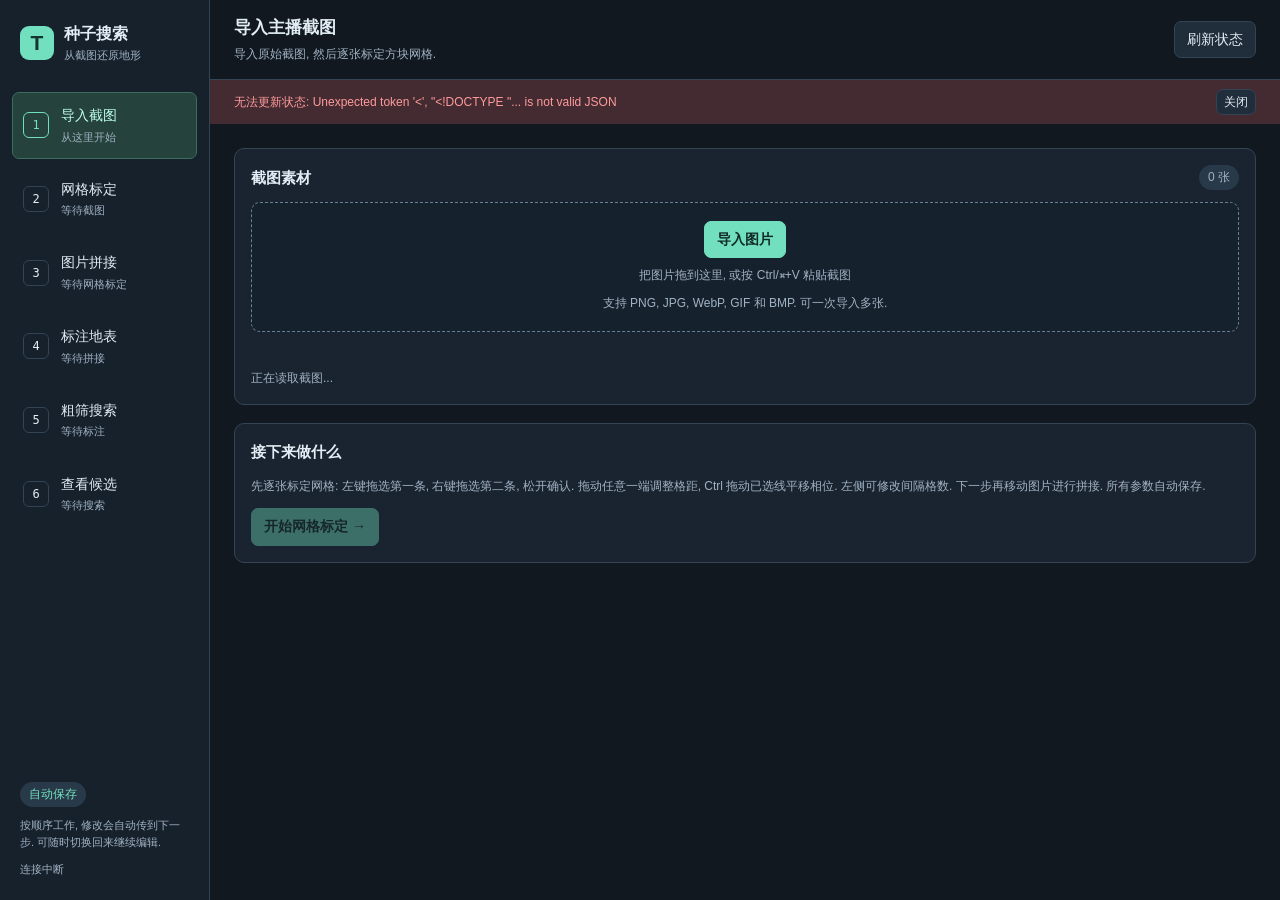
==== web/index.html @ a4367ca4 "feat(search): add native MLX backend for Apple GPU - port the per-column terrain generation and scor" ====
<!doctype html>
<html lang="zh-CN"><head><meta charset="utf-8"><meta name="viewport" content="width=device-width,initial-scale=1">
<title>泰拉瑞亚种子搜索</title><link rel="stylesheet" href="/web/ui.css"></head>
<body class="app">
<aside class="app-nav">
  <div class="brand"><span class="brand-icon">T</span><div><strong>种子搜索</strong><small>从截图还原地形</small></div></div>
  <nav id="tabs" role="tablist" aria-label="工作步骤" aria-orientation="vertical">
    <button id="tab-import" role="tab" data-tab="import" aria-controls="pane-import" aria-selected="true"><span class="nav-number">1</span><span>导入截图<small id="nav-import">从这里开始</small></span></button>
    <button id="tab-grid" role="tab" data-tab="grid" aria-controls="pane-grid" aria-selected="false" tabindex="-1"><span class="nav-number">2</span><span>网格标定<small id="nav-grid">等待截图</small></span></button>
    <button id="tab-calib" role="tab" data-tab="calib" aria-controls="pane-calib" aria-selected="false" tabindex="-1"><span class="nav-number">3</span><span>图片拼接<small id="nav-calib">等待网格标定</small></span></button>
    <button id="tab-mark" role="tab" data-tab="mark" aria-controls="pane-mark" aria-selected="false" tabindex="-1"><span class="nav-number">4</span><span>标注地表<small id="nav-mark">等待拼接</small></span></button>
    <button id="tab-search" role="tab" data-tab="search" aria-controls="pane-search" aria-selected="false" tabindex="-1"><span class="nav-number">5</span><span>粗筛搜索<small id="nav-search">等待标注</small></span></button>
    <button id="tab-candidates" role="tab" data-tab="candidates" aria-controls="pane-candidates" aria-selected="false" tabindex="-1"><span class="nav-number">6</span><span>查看候选<small id="nav-candidates">等待搜索</small></span></button>
  </nav>
  <div class="nav-footer"><span class="badge">自动保存</span><p>按顺序工作, 修改会自动传到下一步. 可随时切换回来继续编辑.</p><span id="connection">正在连接...</span></div>
</aside>
<main class="app-main">
  <header class="app-header"><div><h1 id="page-title">导入主播截图</h1><p id="page-hint">导入原始截图, 然后逐张标定方块网格.</p></div><button id="refresh">刷新状态</button></header>
  <div id="app-notice" class="app-notice" role="status" aria-live="polite" hidden></div>
  <div class="app-workspace">
    <section id="pane-import" role="tabpanel" aria-labelledby="tab-import" class="app-pane scroll-pane">
      <div class="content-stack">
        <div class="panel stack"><div class="section-title"><h2>截图素材</h2><span id="frame-count" class="badge">0 张</span></div>
          <input type="file" id="file" multiple accept="image/png,image/jpeg,image/webp,image/gif,image/bmp" hidden>
          <div id="dropzone" class="dropzone" role="button" tabindex="0" aria-label="选择图片或拖入截图"><button id="pick" class="primary">导入图片</button><p class="hint">把图片拖到这里, 或按 Ctrl/⌘+V 粘贴截图</p><p class="hint">支持 PNG, JPG, WebP, GIF 和 BMP. 可一次导入多张.</p></div>
          <p id="upload-status" class="hint" role="status"></p><div id="frames" class="frames"></div><p id="frames-hint" class="hint">正在读取截图...</p>
        </div>
        <div class="panel stack"><h2>接下来做什么</h2><p class="hint">先逐张标定网格: 左键拖选第一条, 右键拖选第二条, 松开确认. 拖动任意一端调整格距, Ctrl 拖动已选线平移相位. 左侧可修改间隔格数. 下一步再移动图片进行拼接. 所有参数自动保存.</p><div class="actions"><button id="go-grid" class="primary" disabled>开始网格标定 →</button></div></div>
      </div>
    </section>
    <section id="pane-grid" role="tabpanel" aria-labelledby="tab-grid" class="app-pane editor-pane" hidden></section>
    <section id="pane-calib" role="tabpanel" aria-labelledby="tab-calib" class="app-pane editor-pane" hidden></section>
    <section id="pane-mark" role="tabpanel" aria-labelledby="tab-mark" class="app-pane editor-pane" hidden></section>
    <section id="pane-search" role="tabpanel" aria-labelledby="tab-search" class="app-pane scroll-pane" hidden>
      <div class="content-stack"><div class="panel stack" id="search-preparation"><h2>搜索准备</h2><p class="hint">使用标注生成的最终观测, 或直接导入已有观测数据. 不需要截图匹配, 导入不会启动搜索.</p><dl id="search-info" class="kv"></dl><p id="diagnostic" class="hint"></p>
          <div class="actions"><button id="export-observation" disabled>导出观测数据</button><button id="import-observation">导入观测数据</button><input id="observation-file" type="file" accept="application/json,.json" hidden></div>
          <p id="observation-status" class="hint" role="status" aria-live="polite"></p><p class="hint">文件仅包含以格为单位的逐列高度 (缺失或作废列为 -999) 和出生点观测列号. 不包含截图, 标定, 拼接, 画布标记或搜索设置. 后续保存人工标注会重新生成观测.</p>
        </div>
        <div class="panel stack"><h2>保存的搜索任务</h2>
          <label class="field">任务<select id="search-task"><option value="">尚无搜索任务</option></select></label>
          <p id="task-detail" class="hint" role="status"></p>
          <div class="actions"><button id="resume-search" class="primary" disabled>继续此任务</button></div>
          <p class="hint">继续任务会恢复它保存的观测和参数, 不使用当前表单. 新搜索会创建独立任务, 保留旧任务和候选. 停止时会完成当前工作块并保存; 异常退出后只重算尚未提交的工作块.</p>
        </div>
        <div id="search-progress" class="panel stack search-progress" hidden>
          <div class="row spread"><div class="row"><strong id="progress-backend"></strong><span id="progress-status" role="status" aria-live="polite"></span></div><strong id="progress-percent" class="progress-percent">0.00%</strong></div>
          <progress id="search-progress-bar" max="1" value="0" aria-label="种子搜索进度" aria-describedby="progress-scanned"></progress>
          <dl class="progress-metrics">
            <div><dt>已扫描 / 总种子数</dt><dd id="progress-scanned"></dd></div>
            <div><dt>搜索速度</dt><dd id="progress-rate"></dd></div>
            <div><dt>预计剩余</dt><dd id="progress-eta"></dd></div>
            <div><dt>已用时间</dt><dd id="progress-elapsed"></dd></div>
            <div><dt>累计候选</dt><dd id="progress-candidates"></dd></div>
            <div><dt>剩余种子数</dt><dd id="progress-remaining"></dd></div>
          </dl>
          <p id="progress-note" class="hint"></p>
        </div>
        <div class="panel stack"><h2>粗筛设置</h2>
          <label class="field">计算方式<select id="search-backend"><option value="webgpu">浏览器 GPU (WebGPU)</option><option value="cpu">主机 CPU</option><option value="cuda">主机 NVIDIA GPU (CUDA)</option><option value="mlx">主机 Apple GPU (MLX/Metal)</option></select></label>
          <p id="gpu-support" class="hint"></p><p class="hint">浏览器 WebGPU 支持 6400 x 1800 中世界和最多 700 个观测列, 每次先校验设备结果再分批搜索. CPU 和 CUDA 在运行工作台服务的主机上计算. 请保持页面打开以继续 WebGPU 计算; 已提交的断点和候选保存在服务端, 刷新后可以继续任务.</p>
          <div class="fields"><label class="field">容差<input type="number" id="tol" value="0.5" step="any" min="0.01" max="10"></label><label class="field">最低得分<input type="number" id="offer" value="0.55" step="any" min="0" max="1"></label></div>
          <details id="search-advanced"><summary>高级参数 (含出生点范围)</summary><div class="fields">
            <label class="field">种子起始值 (包含)<input type="number" id="seed-from" min="0" max="2147483646" step="1" value="0"></label><label class="field">种子结束值 (不含)<input type="number" id="seed-to" min="1" max="2147483647" step="1" value="2147483647"></label>
            <label class="field">出生点世界列下限<input type="number" id="spawn-lo" min="0" max="8399" step="1" value="3180"></label><label class="field">出生点世界列上限<input type="number" id="spawn-hi" min="0" max="8399" step="1" value="3220"></label>
            <label class="field">模拟列数<input type="number" id="search-cols" min="1" max="8400" step="1" value="3400"></label><label class="field">搜索尺度 (英文逗号分隔)<input type="text" id="search-scales" value="1.00"></label>
            <label class="field">批大小<input type="number" id="search-batch" min="1" max="2147483647" step="1" value="400000"></label><label class="field">GPU 编号 (仅 CUDA)<input type="number" id="search-device" min="0" max="1024" step="1" value="0"></label>
          </div><p class="hint">默认参数与此前搜索一致. 搜索尺度调整粗筛的列间距, 不是图片缩放. 出生点观测列来自最终观测数据.</p></details>
          <p class="hint">调低最低得分会保留更多候选.</p>
          <p id="start-reason" class="hint warn" role="status" aria-live="polite">正在读取搜索状态...</p>
          <div class="actions"><button id="start" class="primary" disabled aria-describedby="start-reason">开始新搜索</button><button id="stop" disabled>停止搜索</button><button id="go-candidates">查看候选 →</button></div>
        </div>
        <div class="panel stack"><h2>运行输出</h2><pre id="log">搜索尚未启动.</pre></div>
      </div>
    </section>
    <section id="pane-candidates" role="tabpanel" aria-labelledby="tab-candidates" class="app-pane scroll-pane" hidden><div class="content-stack"><div class="panel stack"><div class="section-title"><h2>候选结果</h2><button id="refresh-candidates">刷新候选</button><button id="download-browser-candidates" disabled>下载浏览器候选</button></div><p id="candidate-hint" class="hint">搜索结束后, 候选会列在这里.</p><div class="table-wrap"><table><thead><tr><th>排名</th><th>候选记录</th></tr></thead><tbody id="candidates"></tbody></table></div></div></div></section>
  </div>
</main>
<script type="module" src="/web/app.js"></script>
</body></html>
---- web/ui.css ----
/* 编辑器与控制台共享的视觉基础. */
:root{color-scheme:dark;--bg:#111820;--panel:#1a2430;--raised:#202e3c;--line:#334454;--fg:#e3edf5;--dim:#a1b2c3;--accent:#72dfbe;--ok:#86e4ad;--warn:#ffd185;--bad:#ff9b9b;font:14px/1.55 -apple-system,BlinkMacSystemFont,"PingFang SC",sans-serif}
*{box-sizing:border-box}body{margin:0;background:var(--bg);color:var(--fg)}button,input,select,textarea{font:inherit}button,.button{display:inline-flex;align-items:center;justify-content:center;gap:6px;min-height:36px;padding:7px 12px;border:1px solid var(--line);border-radius:7px;background:var(--raised);color:var(--fg);text-decoration:none;cursor:pointer;white-space:nowrap}button:hover,.button:hover{background:#304455;border-color:#648095}button.primary,.button.primary{background:var(--accent);border-color:var(--accent);color:#102b25;font-weight:650}button:disabled,.button[aria-disabled=true]{opacity:.4;cursor:not-allowed;pointer-events:none}button.active,button[aria-pressed=true]{border-color:var(--accent);background:#23463f;color:#bdffe9}button.danger{color:var(--bad)}a{color:var(--accent)}:focus-visible{outline:2px solid var(--accent);outline-offset:3px}input[type=number],input[type=text],select,textarea{width:100%;min-width:0;border:1px solid var(--line);border-radius:6px;background:#101a23;color:var(--fg);padding:7px 9px}input[type=range]{width:100%;accent-color:var(--accent)}input[type=checkbox]{accent-color:var(--accent)}input:invalid{border-color:var(--bad)}h1,h2,h3,p{margin:0}h1{font-size:17px}h2{font-size:15px}h3{font-size:13px;color:var(--accent)}small,.hint,.dim{color:var(--dim);font-size:12px}.hint{line-height:1.7}.good{color:var(--ok)}.warn{color:var(--warn)}.bad{color:var(--bad)}.row{display:flex;align-items:center;gap:8px;flex-wrap:wrap}.row>*{min-width:0}.spread{justify-content:space-between}.stack{display:grid;gap:12px}.actions{display:flex;gap:8px;flex-wrap:wrap}.field{display:grid;gap:5px;color:var(--dim);font-size:12px}.fields{display:grid;grid-template-columns:1fr 1fr;gap:10px}.field input{color:var(--fg);font-size:13px;font-variant-numeric:tabular-nums}.panel{padding:16px;border:1px solid var(--line);border-radius:10px;background:var(--panel)}.badge{display:inline-block;padding:3px 9px;border-radius:20px;background:#283a49;color:var(--dim);font-size:12px}.save-state{font-size:12px;color:var(--dim)}.save-state[data-dirty=true]{color:var(--warn)}.notice{padding:9px 12px;border-radius:7px;background:#293c4c;color:var(--fg);font-size:12px}.notice:empty{display:none}.notice.error{background:#432b31;color:var(--bad)}[hidden]{display:none!important}.topbar{display:flex;align-items:center;justify-content:space-between;gap:16px;padding:12px 20px;border-bottom:1px solid var(--line);background:var(--panel)}.breadcrumb{display:flex;align-items:center;gap:14px;flex-wrap:wrap}.breadcrumb a{text-decoration:none;font-size:12px}.steps{display:flex;gap:8px;flex-wrap:wrap}.steps a{padding:5px 9px;text-decoration:none;color:var(--dim);border-radius:5px;font-size:12px}.steps a[aria-current=step]{background:#25433d;color:var(--accent)}.editor{height:100dvh;display:grid;grid-template-rows:auto minmax(0,1fr) auto;overflow:hidden}.editor-body{display:grid;grid-template-columns:310px minmax(0,1fr);min-height:0}.sidebar{overflow:auto;background:var(--panel);border-right:1px solid var(--line);padding:16px;display:flex;flex-direction:column;gap:18px}.sidebar section{display:grid;gap:10px}.sidebar section+section{border-top:1px solid var(--line);padding-top:16px}.sidebar .actions button{flex:1}.workspace{position:relative;min-width:0;min-height:0;overflow:hidden;background:#0b1118;touch-action:none}.workspace canvas{position:absolute;inset:0;width:100%;height:100%;touch-action:none}.workspace .empty{position:absolute;left:50%;top:50%;transform:translate(-50%,-50%);max-width:440px;text-align:center;padding:24px;background:var(--panel);border:1px solid var(--line);border-radius:12px;z-index:2}.empty p{margin:8px 0 16px;color:var(--dim)}.viewbar{position:absolute;right:16px;top:16px;z-index:1;display:flex;gap:5px;padding:5px;background:#15212feb;border:1px solid var(--line);border-radius:9px}.viewbar button{min-height:30px;padding:3px 10px}.viewbar output{min-width:58px;text-align:center;align-self:center;font-size:12px}.statusbar{display:flex;justify-content:space-between;gap:10px;flex-wrap:wrap;border-top:1px solid var(--line);padding:6px 16px;background:var(--panel);color:var(--dim);font-size:12px;min-height:32px}.frame-list{display:grid;gap:7px}.frame-item{display:grid;grid-template-columns:minmax(0,1fr) auto auto;align-items:center;gap:4px;padding:5px;border:1px solid var(--line);border-radius:8px;background:#15202b}.frame-item.selected{border-color:var(--accent);background:#203b37}.frame-item .select-frame{border:0;background:transparent;justify-content:start;overflow:hidden;padding:5px;text-align:left}.frame-item .select-frame span{overflow:hidden;text-overflow:ellipsis;white-space:nowrap}.frame-item .icon{padding:5px;min-width:34px;font-size:12px}.frame-name{font-size:13px}.frame-list .hint{padding-left:5px}.check{display:flex;align-items:center;gap:6px;font-size:12px;color:var(--dim)}.tools{display:grid;gap:6px}.tools button{justify-content:space-between;text-align:left;border-left:4px solid var(--tool-color)}kbd{font:11px ui-monospace,monospace;color:var(--dim);background:#101a23;border:1px solid var(--line);border-radius:4px;padding:1px 5px}.nudge{display:grid;grid-template-columns:repeat(3,1fr);gap:5px}.nudge .up{grid-column:2}.nudge .left{grid-column:1}.nudge button{min-height:30px;padding:3px}.measure{font:12px ui-monospace,monospace;color:var(--dim)}details{font-size:12px;color:var(--dim)}summary{cursor:pointer}details p{margin-top:8px}.console{max-width:1440px;margin:auto;padding:24px;display:grid;grid-template-columns:1fr 1fr;gap:18px}.console .panel{display:grid;gap:14px;align-content:start}.console .full{grid-column:1/-1}.section-title{display:flex;align-items:center;justify-content:space-between;gap:12px}.section-title h2{display:flex;align-items:center;gap:9px}.step-number{display:inline-grid;place-items:center;background:#28473f;color:var(--accent);border-radius:6px;width:27px;height:27px;font-size:13px}.dropzone{border:1px dashed #678297;border-radius:9px;padding:18px;text-align:center;background:#15212d;cursor:pointer}.dropzone.dragover{border-color:var(--accent);background:#23463f}.dropzone p{margin-top:7px}.frames{display:grid;grid-template-columns:repeat(auto-fill,minmax(140px,1fr));gap:10px}.frames figure{margin:0;position:relative;background:#111b25;border-radius:7px;overflow:hidden;border:1px solid var(--line)}.frames img{display:block;width:100%;height:100px;object-fit:contain;background:#0c131a}.frames figcaption{font-size:11px;color:var(--dim);padding:7px;overflow:hidden;white-space:nowrap;text-overflow:ellipsis}.frames .del{position:absolute;right:5px;top:5px;width:28px;min-height:28px;padding:0;background:#141e2be8;color:var(--bad)}.kv{display:grid;grid-template-columns:auto 1fr;gap:6px 16px;font-size:13px;margin:0}.kv dt{color:var(--dim)}.kv dd{margin:0;overflow-wrap:anywhere}pre{margin:0;padding:12px;background:#0d151e;border:1px solid var(--line);border-radius:7px;max-height:220px;overflow:auto;font:12px/1.6 ui-monospace,monospace;white-space:pre-wrap}table{width:100%;border-collapse:collapse;font:12px/1.6 ui-monospace,monospace}th,td{text-align:left;padding:7px 10px;border-bottom:1px solid var(--line)}th{color:var(--dim)}.table-wrap{overflow:auto;max-height:320px}.metric{padding:12px;background:#101b25;border:1px solid var(--line);border-radius:7px}.metric strong{font-size:20px;color:var(--accent);display:block}.metric span{font-size:12px;color:var(--dim)}
/* 主机与浏览器搜索共用进度卡片. */
.search-progress{border-color:#3c6d5f;background:linear-gradient(135deg,#1d3032,var(--panel) 70%)}.search-progress[hidden]{display:none}.progress-percent{font-size:28px;font-variant-numeric:tabular-nums;color:var(--accent)}#progress-status{font-size:12px;padding:3px 9px;border-radius:20px;background:#28443e;color:#b8f2dc}.search-progress progress{display:block;width:100%;height:14px;border:0;border-radius:20px;overflow:hidden;background:#101a23;accent-color:var(--accent)}.search-progress progress::-webkit-progress-bar{background:#101a23;border-radius:20px}.search-progress progress::-webkit-progress-value{background:linear-gradient(90deg,#409b89,var(--accent));border-radius:20px}.search-progress progress::-moz-progress-bar{background:var(--accent);border-radius:20px}.progress-metrics{display:grid;grid-template-columns:repeat(3,minmax(0,1fr));gap:16px 20px;margin:0}.progress-metrics dt{color:var(--dim);font-size:12px}.progress-metrics dd{margin:4px 0 0;font-size:17px;font-weight:600;font-variant-numeric:tabular-nums;overflow-wrap:anywhere}.search-progress[data-status=failed]{border-color:var(--bad)}.search-progress[data-status=failed] #progress-status{color:var(--bad);background:#482e35}.search-progress[data-status=stopped] #progress-status,.search-progress[data-status=stopping] #progress-status{color:var(--warn);background:#443c2c}@media(max-width:680px){.progress-metrics{grid-template-columns:repeat(2,minmax(0,1fr));gap:12px}.progress-metrics dd{font-size:14px}.progress-percent{font-size:24px}}
/* 左侧步骤栏始终保留, 画布编辑器在工作区内切换. */
.app{height:100dvh;display:grid;grid-template-columns:210px minmax(0,1fr);overflow:hidden}.app-nav{background:#16212c;border-right:1px solid var(--line);padding:22px 12px;display:flex;flex-direction:column;gap:28px;overflow:auto}.brand{display:flex;align-items:center;gap:10px;padding:0 8px}.brand-icon{display:grid;place-items:center;width:34px;height:34px;border-radius:9px;background:var(--accent);color:#15362a;font-size:21px;font-weight:800}.brand strong{display:block;font-size:16px}.brand small{display:block;font-size:11px}.app-nav nav{display:grid;gap:7px}.app-nav nav button{text-align:left;justify-content:start;gap:12px;padding:12px 10px;background:transparent;border-color:transparent;white-space:normal}.app-nav nav button[aria-selected=true]{background:#25423d;border-color:#3c6d5f;color:#bdffe9}.app-nav nav button:hover{background:#243543}.app-nav nav small{display:block;font-size:11px;color:var(--dim);margin-top:2px}.nav-number{display:grid;place-items:center;width:26px;height:26px;border:1px solid var(--line);border-radius:6px;font:12px ui-monospace,monospace;flex:none}.app-nav button[aria-selected=true] .nav-number{border-color:var(--accent);color:var(--accent)}.nav-footer{margin-top:auto;padding:0 8px;display:grid;gap:10px;font-size:11px;color:var(--dim)}.nav-footer .badge{justify-self:start;color:var(--accent)}.app-main{min-width:0;min-height:0;display:flex;flex-direction:column}.app-header{display:flex;align-items:center;justify-content:space-between;gap:12px;border-bottom:1px solid var(--line);padding:15px 24px;min-height:80px}.app-header p{font-size:12px;color:var(--dim);margin-top:4px}.app-workspace{flex:1;min-height:0;position:relative}.app-pane{height:100%;min-height:0}.scroll-pane{overflow:auto;padding:24px}.content-stack{display:grid;gap:18px;max-width:1040px;margin:0 auto}.editor-pane iframe{display:block;width:100%;height:100%;border:0}.app-notice{padding:9px 24px;background:#293c4c;color:var(--warn);font-size:12px;display:flex;align-items:center;justify-content:space-between;gap:12px}.app-notice.error{background:#432b31;color:var(--bad)}.app-notice button{min-height:26px;padding:0 7px}.embedded .breadcrumb>a,.embedded .steps,.embedded #next{display:none}.embedded #save:not(.retry){display:none}.embedded .topbar{min-height:54px}.embedded .topbar .breadcrumb h1{font-size:14px}.editor-pane .loading{padding:32px;color:var(--dim)}
@media(max-width:1000px){.app{grid-template-columns:170px minmax(0,1fr)}.app-nav{padding:18px 8px}.app-nav nav button{padding:10px 6px;gap:8px}.brand{padding:0}.app-header{padding:12px 16px}.scroll-pane{padding:16px}}
@media(max-width:680px){.app{grid-template-columns:64px minmax(0,1fr)}.app-nav{padding:14px 6px}.brand{justify-content:center}.brand>div,.nav-footer{display:none}.app-nav nav button{padding:10px 0;justify-content:center}.app-nav nav button>span+span{display:none}.app-header{padding:10px;min-height:68px}.app-header p{display:none}.app-header h1{font-size:15px}.app-header button{font-size:11px;padding:5px 8px}.scroll-pane{padding:10px}.app-notice{padding:8px 10px}.embedded .topbar{padding:7px 9px}.embedded .save-state{font-size:10px}}
@media(max-width:1000px){.topbar{padding:10px 12px;gap:8px;flex-wrap:wrap}.editor-body{grid-template-columns:260px minmax(0,1fr)}.sidebar{padding:12px}.steps{gap:1px}.steps a{padding:4px 6px}.console{padding:16px}}
@media(max-width:680px){.console{grid-template-columns:1fr}.editor-body{grid-template-columns:215px minmax(0,1fr)}.sidebar{padding:10px}.fields{gap:6px}.topbar h1{font-size:14px}.editor .steps{display:none}.viewbar{top:8px;right:8px;gap:2px}.viewbar button{padding:3px 7px}.statusbar{font-size:11px}.breadcrumb{gap:8px}.topbar .actions{gap:4px}.topbar .actions button,.topbar .actions a{font-size:12px;padding:5px 8px}.hint{font-size:11px}}
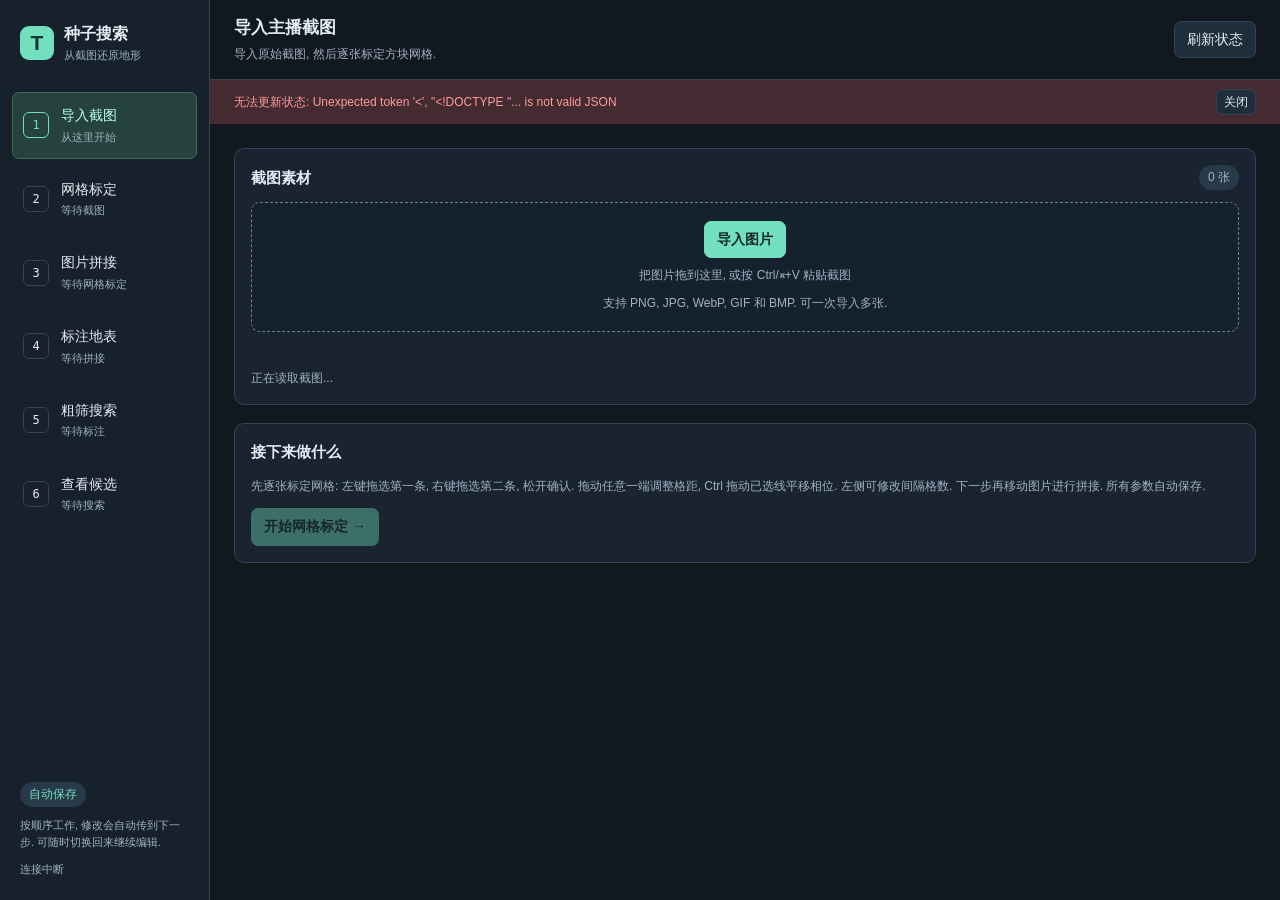
==== commit eb1c95ae: "feat(search): delete persisted search tasks from the workbench - allow removing a task from the save" ====
--- a/web/index.html
+++ b/web/index.html
@@ -39,7 +39,7 @@
         <div class="panel stack"><h2>保存的搜索任务</h2>
           <label class="field">任务<select id="search-task"><option value="">尚无搜索任务</option></select></label>
           <p id="task-detail" class="hint" role="status"></p>
-          <div class="actions"><button id="resume-search" class="primary" disabled>继续此任务</button></div>
+          <div class="actions"><button id="resume-search" class="primary" disabled>继续此任务</button><button id="delete-task" class="danger" disabled>删除此任务</button></div>
           <p class="hint">继续任务会恢复它保存的观测和参数, 不使用当前表单. 新搜索会创建独立任务, 保留旧任务和候选. 停止时会完成当前工作块并保存; 异常退出后只重算尚未提交的工作块.</p>
         </div>
         <div id="search-progress" class="panel stack search-progress" hidden>
@@ -56,7 +56,7 @@
           <p id="progress-note" class="hint"></p>
         </div>
         <div class="panel stack"><h2>粗筛设置</h2>
-          <label class="field">计算方式<select id="search-backend"><option value="webgpu">浏览器 GPU (WebGPU)</option><option value="cpu">主机 CPU</option><option value="cuda">主机 NVIDIA GPU (CUDA)</option><option value="mlx">主机 Apple GPU (MLX/Metal)</option></select></label>
+          <label class="field">计算方式<select id="search-backend"><option value="webgpu">浏览器 GPU (WebGPU)</option><option value="cpu">主机 CPU</option><option value="cuda">主机 NVIDIA GPU (CUDA)</option></select></label>
           <p id="gpu-support" class="hint"></p><p class="hint">浏览器 WebGPU 支持 6400 x 1800 中世界和最多 700 个观测列, 每次先校验设备结果再分批搜索. CPU 和 CUDA 在运行工作台服务的主机上计算. 请保持页面打开以继续 WebGPU 计算; 已提交的断点和候选保存在服务端, 刷新后可以继续任务.</p>
           <div class="fields"><label class="field">容差<input type="number" id="tol" value="0.5" step="any" min="0.01" max="10"></label><label class="field">最低得分<input type="number" id="offer" value="0.55" step="any" min="0" max="1"></label></div>
           <details id="search-advanced"><summary>高级参数 (含出生点范围)</summary><div class="fields">
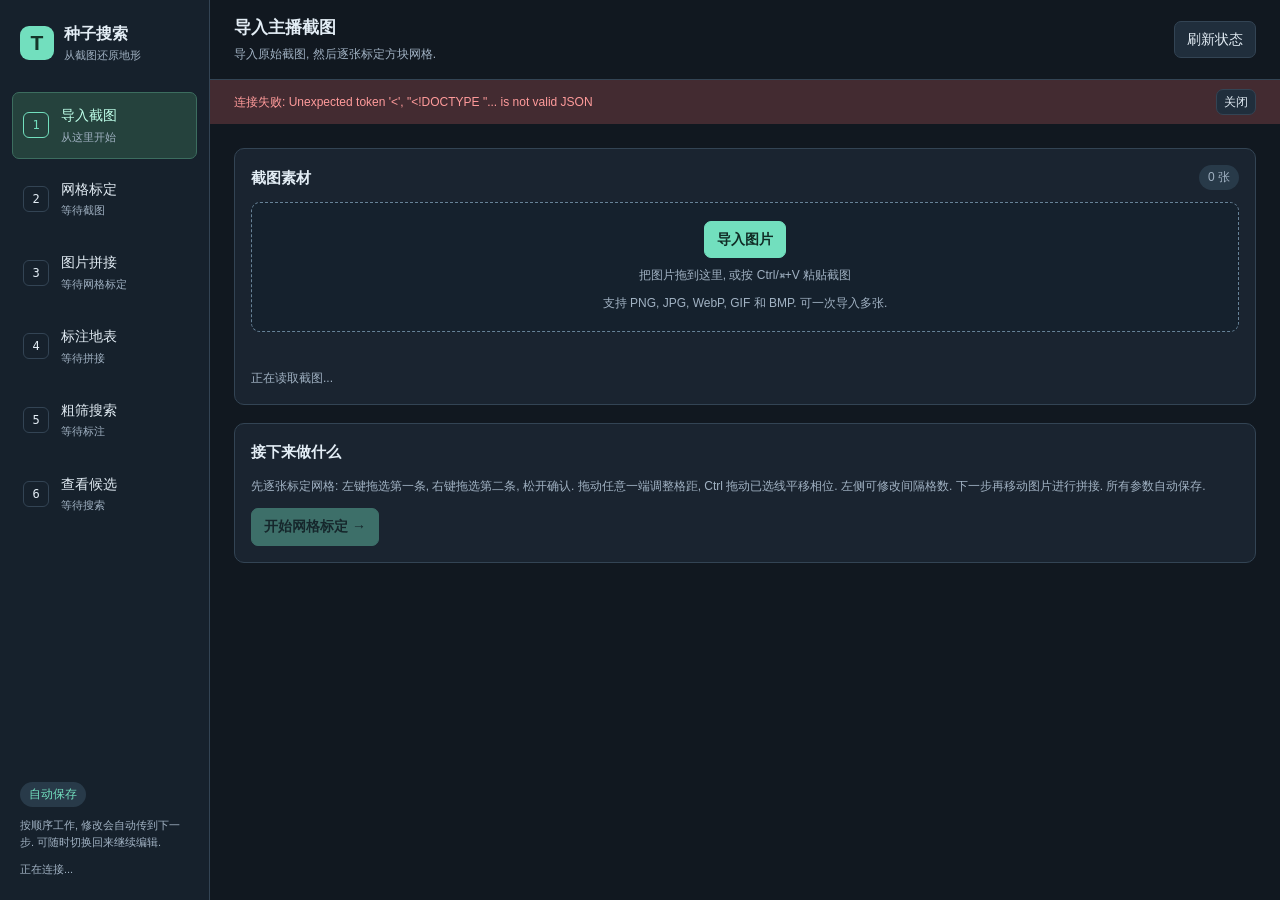
==== commit b232cbf8: "Merge branch 'dsh/delete-search-task'" ====
--- a/web/index.html
+++ b/web/index.html
@@ -56,7 +56,7 @@
           <p id="progress-note" class="hint"></p>
         </div>
         <div class="panel stack"><h2>粗筛设置</h2>
-          <label class="field">计算方式<select id="search-backend"><option value="webgpu">浏览器 GPU (WebGPU)</option><option value="cpu">主机 CPU</option><option value="cuda">主机 NVIDIA GPU (CUDA)</option></select></label>
+          <label class="field">计算方式<select id="search-backend"><option value="webgpu">浏览器 GPU (WebGPU)</option><option value="cpu">主机 CPU</option><option value="cuda">主机 NVIDIA GPU (CUDA)</option><option value="mlx">主机 Apple GPU (MLX/Metal)</option></select></label>
           <p id="gpu-support" class="hint"></p><p class="hint">浏览器 WebGPU 支持 6400 x 1800 中世界和最多 700 个观测列, 每次先校验设备结果再分批搜索. CPU 和 CUDA 在运行工作台服务的主机上计算. 请保持页面打开以继续 WebGPU 计算; 已提交的断点和候选保存在服务端, 刷新后可以继续任务.</p>
           <div class="fields"><label class="field">容差<input type="number" id="tol" value="0.5" step="any" min="0.01" max="10"></label><label class="field">最低得分<input type="number" id="offer" value="0.55" step="any" min="0" max="1"></label></div>
           <details id="search-advanced"><summary>高级参数 (含出生点范围)</summary><div class="fields">
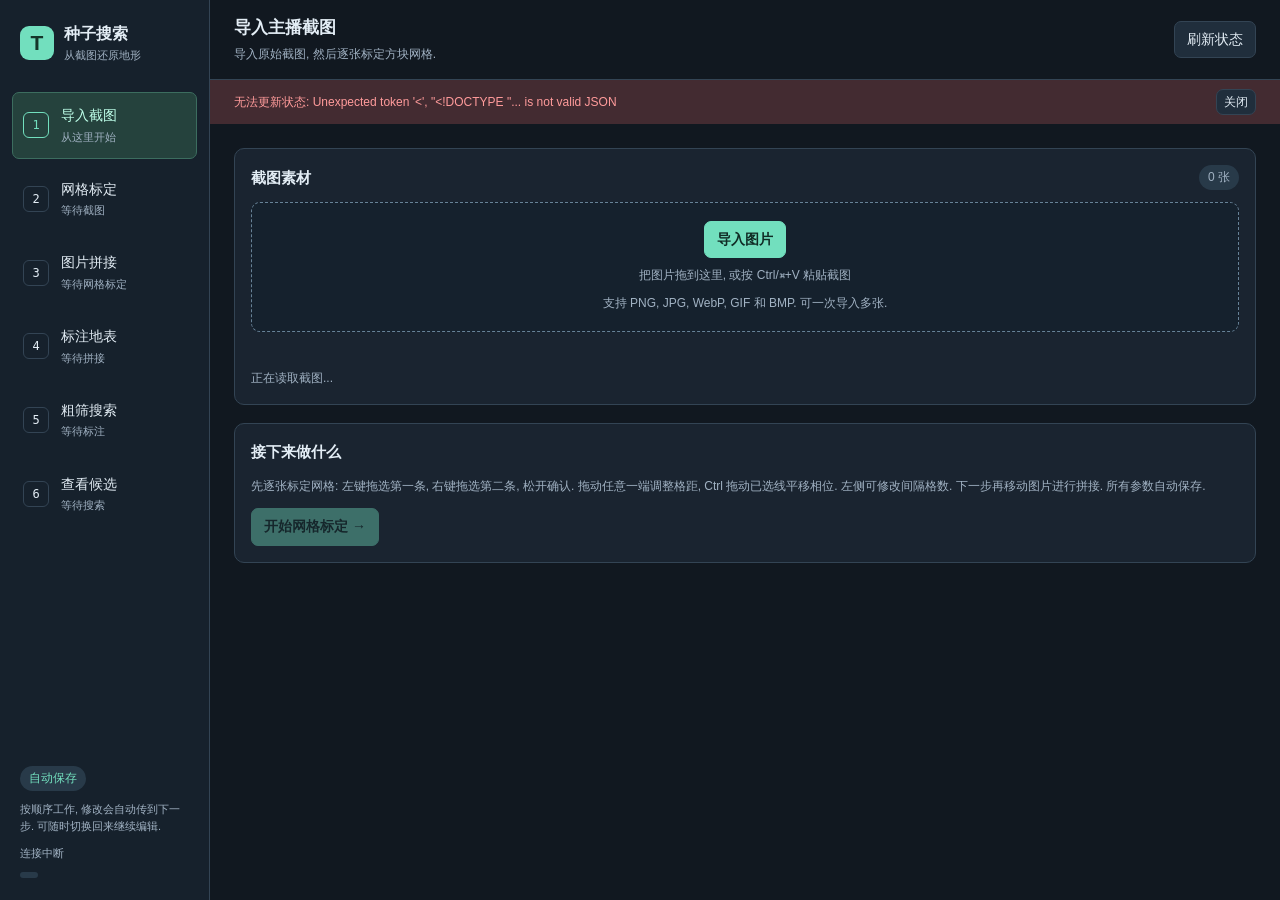
==== commit 6d72721a: "feat(release): ship prebuilt binaries with a Go workbench - replace the Python service with a Go bin" ====
--- a/web/index.html
+++ b/web/index.html
@@ -12,7 +12,7 @@
     <button id="tab-search" role="tab" data-tab="search" aria-controls="pane-search" aria-selected="false" tabindex="-1"><span class="nav-number">5</span><span>粗筛搜索<small id="nav-search">等待标注</small></span></button>
     <button id="tab-candidates" role="tab" data-tab="candidates" aria-controls="pane-candidates" aria-selected="false" tabindex="-1"><span class="nav-number">6</span><span>查看候选<small id="nav-candidates">等待搜索</small></span></button>
   </nav>
-  <div class="nav-footer"><span class="badge">自动保存</span><p>按顺序工作, 修改会自动传到下一步. 可随时切换回来继续编辑.</p><span id="connection">正在连接...</span></div>
+  <div class="nav-footer"><span class="badge">自动保存</span><p>按顺序工作, 修改会自动传到下一步. 可随时切换回来继续编辑.</p><span id="connection">正在连接...</span><span id="version" class="badge"></span></div>
 </aside>
 <main class="app-main">
   <header class="app-header"><div><h1 id="page-title">导入主播截图</h1><p id="page-hint">导入原始截图, 然后逐张标定方块网格.</p></div><button id="refresh">刷新状态</button></header>
@@ -63,7 +63,7 @@
             <label class="field">种子起始值 (包含)<input type="number" id="seed-from" min="0" max="2147483646" step="1" value="0"></label><label class="field">种子结束值 (不含)<input type="number" id="seed-to" min="1" max="2147483647" step="1" value="2147483647"></label>
             <label class="field">出生点世界列下限<input type="number" id="spawn-lo" min="0" max="8399" step="1" value="3180"></label><label class="field">出生点世界列上限<input type="number" id="spawn-hi" min="0" max="8399" step="1" value="3220"></label>
             <label class="field">模拟列数<input type="number" id="search-cols" min="1" max="8400" step="1" value="3400"></label><label class="field">搜索尺度 (英文逗号分隔)<input type="text" id="search-scales" value="1.00"></label>
-            <label class="field">批大小<input type="number" id="search-batch" min="1" max="2147483647" step="1" value="400000"></label><label class="field">GPU 编号 (仅 CUDA)<input type="number" id="search-device" min="0" max="1024" step="1" value="0"></label>
+            <label class="field">批大小<input type="number" id="search-batch" min="1" max="2147483647" step="1" value="400000"></label><label class="field">GPU 编号 (仅 CUDA, -1 为全部)<input type="number" id="search-device" min="-1" max="1024" step="1" value="0"></label>
           </div><p class="hint">默认参数与此前搜索一致. 搜索尺度调整粗筛的列间距, 不是图片缩放. 出生点观测列来自最终观测数据.</p></details>
           <p class="hint">调低最低得分会保留更多候选.</p>
           <p id="start-reason" class="hint warn" role="status" aria-live="polite">正在读取搜索状态...</p>
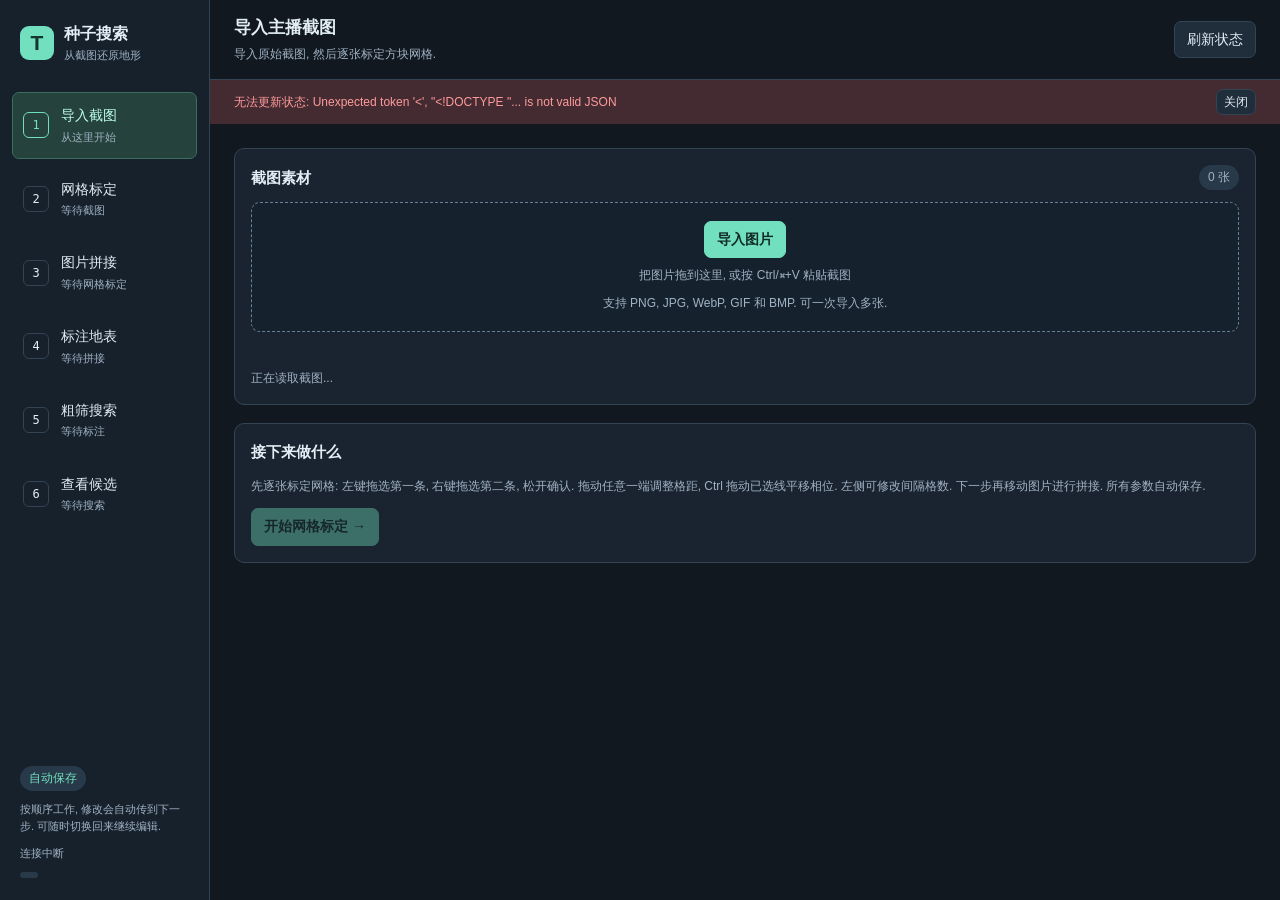
==== commit b36e814b: "perf(cuda): keep one searcher process per task and raise the work block - dispatch block ranges over" ====
--- a/web/index.html
+++ b/web/index.html
@@ -63,7 +63,7 @@
             <label class="field">种子起始值 (包含)<input type="number" id="seed-from" min="0" max="2147483646" step="1" value="0"></label><label class="field">种子结束值 (不含)<input type="number" id="seed-to" min="1" max="2147483647" step="1" value="2147483647"></label>
             <label class="field">出生点世界列下限<input type="number" id="spawn-lo" min="0" max="8399" step="1" value="3180"></label><label class="field">出生点世界列上限<input type="number" id="spawn-hi" min="0" max="8399" step="1" value="3220"></label>
             <label class="field">模拟列数<input type="number" id="search-cols" min="1" max="8400" step="1" value="3400"></label><label class="field">搜索尺度 (英文逗号分隔)<input type="text" id="search-scales" value="1.00"></label>
-            <label class="field">批大小<input type="number" id="search-batch" min="1" max="2147483647" step="1" value="400000"></label><label class="field">GPU 编号 (仅 CUDA, -1 为全部)<input type="number" id="search-device" min="-1" max="1024" step="1" value="0"></label>
+            <label class="field">批大小<input type="number" id="search-batch" min="1" max="2147483647" step="1" value="1000000"></label><label class="field">GPU 编号 (仅 CUDA, -1 为全部)<input type="number" id="search-device" min="-1" max="1024" step="1" value="0"></label>
           </div><p class="hint">默认参数与此前搜索一致. 搜索尺度调整粗筛的列间距, 不是图片缩放. 出生点观测列来自最终观测数据.</p></details>
           <p class="hint">调低最低得分会保留更多候选.</p>
           <p id="start-reason" class="hint warn" role="status" aria-live="polite">正在读取搜索状态...</p>
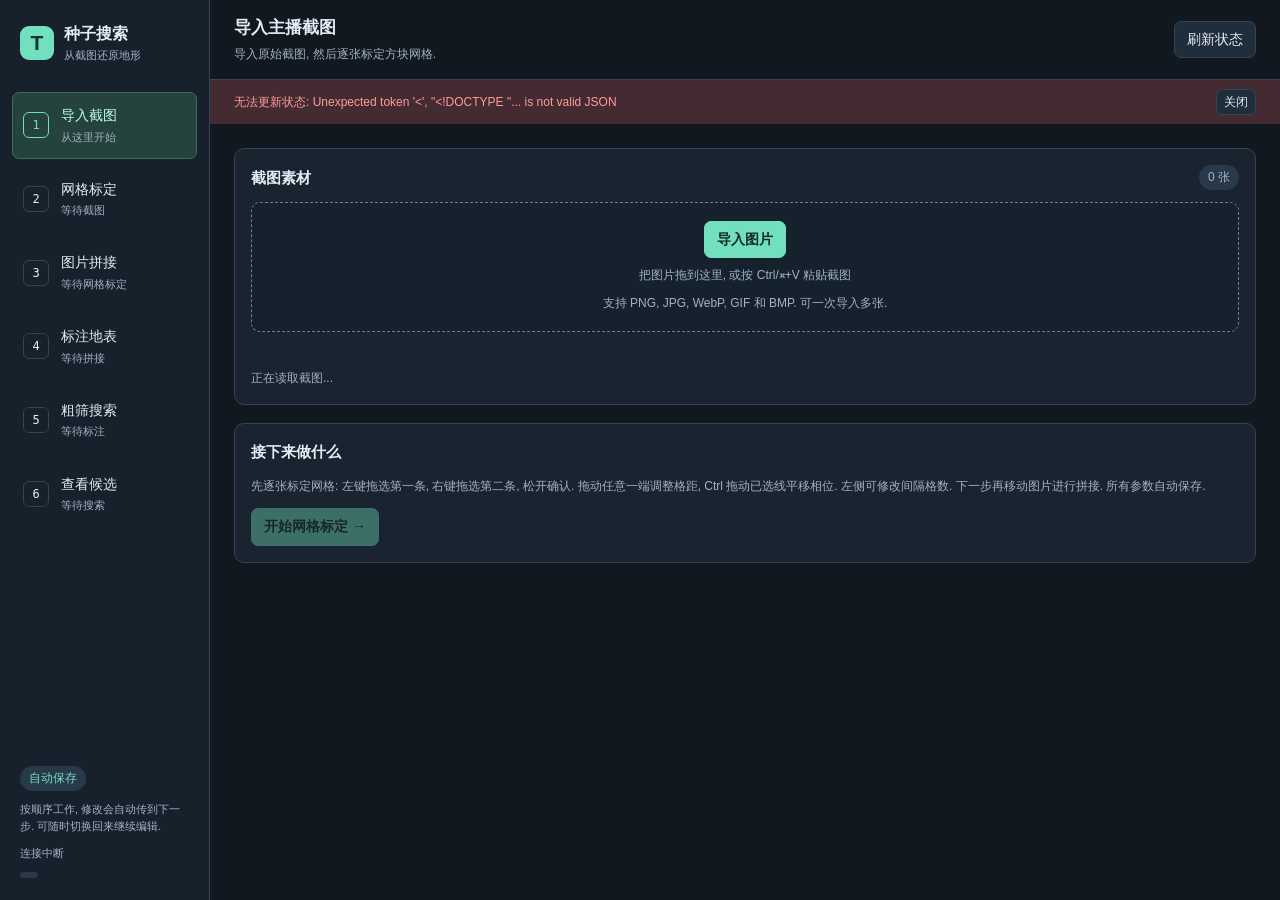
==== commit fc5fe8ab: "feat(task): derive the spawn window from the world rule - add SpawnWindow: medium world center 3200 " ====
--- a/web/index.html
+++ b/web/index.html
@@ -59,12 +59,11 @@
           <label class="field">计算方式<select id="search-backend"><option value="webgpu">浏览器 GPU (WebGPU)</option><option value="cpu">主机 CPU</option><option value="cuda">主机 NVIDIA GPU (CUDA)</option><option value="mlx">主机 Apple GPU (MLX/Metal)</option></select></label>
           <p id="gpu-support" class="hint"></p><p class="hint">浏览器 WebGPU 支持 6400 x 1800 中世界和最多 700 个观测列, 每次先校验设备结果再分批搜索. CPU 和 CUDA 在运行工作台服务的主机上计算. 请保持页面打开以继续 WebGPU 计算; 已提交的断点和候选保存在服务端, 刷新后可以继续任务.</p>
           <div class="fields"><label class="field">容差<input type="number" id="tol" value="0.5" step="any" min="0.01" max="10"></label><label class="field">最低得分<input type="number" id="offer" value="0.55" step="any" min="0" max="1"></label></div>
-          <details id="search-advanced"><summary>高级参数 (含出生点范围)</summary><div class="fields">
+          <details id="search-advanced"><summary>高级参数</summary><div class="fields">
             <label class="field">种子起始值 (包含)<input type="number" id="seed-from" min="0" max="2147483646" step="1" value="0"></label><label class="field">种子结束值 (不含)<input type="number" id="seed-to" min="1" max="2147483647" step="1" value="2147483647"></label>
-            <label class="field">出生点世界列下限<input type="number" id="spawn-lo" min="0" max="8399" step="1" value="3180"></label><label class="field">出生点世界列上限<input type="number" id="spawn-hi" min="0" max="8399" step="1" value="3220"></label>
             <label class="field">模拟列数<input type="number" id="search-cols" min="1" max="8400" step="1" value="3400"></label><label class="field">搜索尺度 (英文逗号分隔)<input type="text" id="search-scales" value="1.00"></label>
             <label class="field">批大小<input type="number" id="search-batch" min="1" max="2147483647" step="1" value="1000000"></label><label class="field">GPU 编号 (仅 CUDA, -1 为全部)<input type="number" id="search-device" min="-1" max="1024" step="1" value="0"></label>
-          </div><p class="hint">默认参数与此前搜索一致. 搜索尺度调整粗筛的列间距, 不是图片缩放. 出生点观测列来自最终观测数据.</p></details>
+          </div><p class="hint">出生点范围由世界规则自动推导 (中世界在 3200 加减 5, 再留 64 列标注容差), 不需要手动调整. 搜索尺度调整粗筛的列间距, 不是图片缩放.</p></details>
           <p class="hint">调低最低得分会保留更多候选.</p>
           <p id="start-reason" class="hint warn" role="status" aria-live="polite">正在读取搜索状态...</p>
           <div class="actions"><button id="start" class="primary" disabled aria-describedby="start-reason">开始新搜索</button><button id="stop" disabled>停止搜索</button><button id="go-candidates">查看候选 →</button></div>
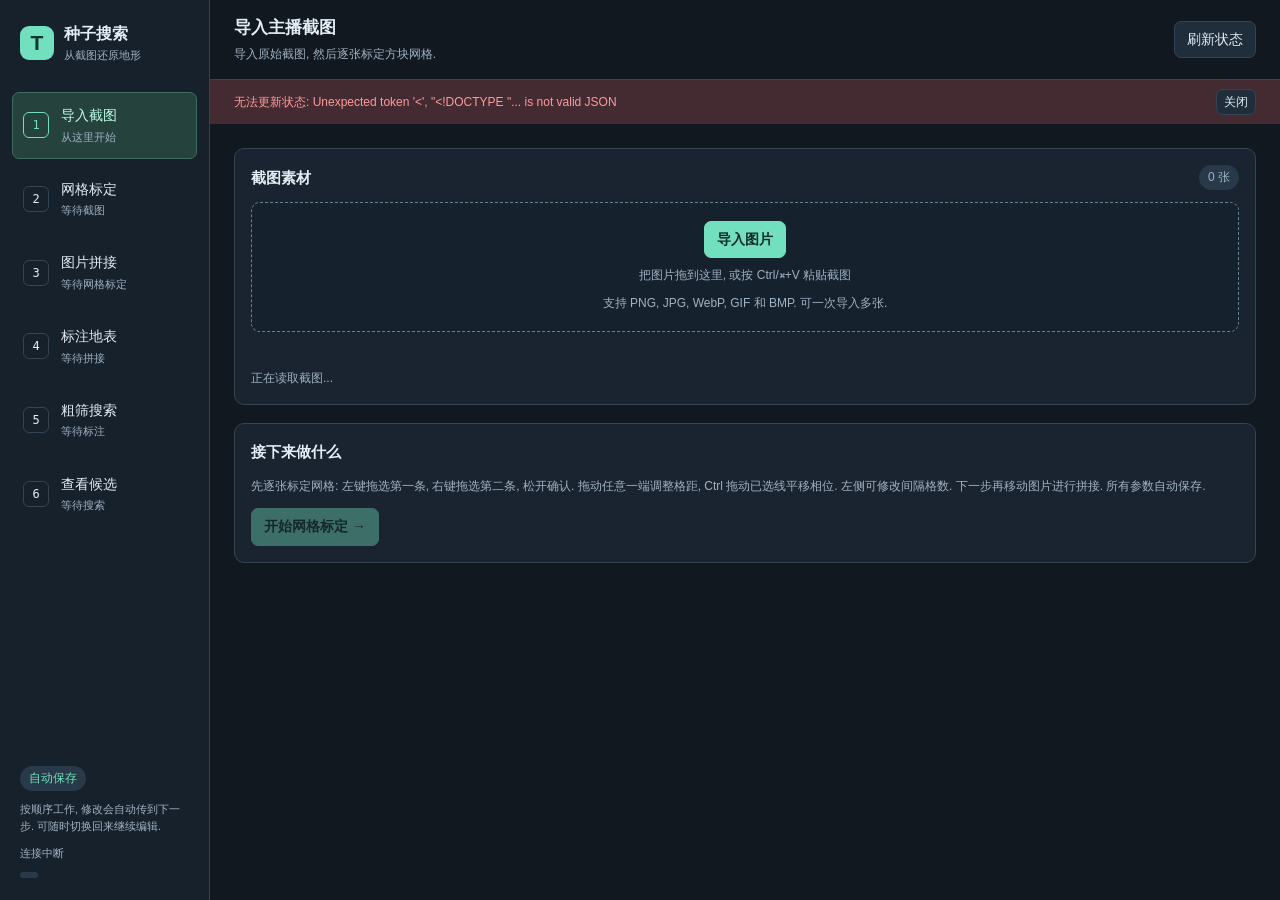
==== commit e359780a: "feat(search): support small, medium and large worlds - take the world size as a runtime parameter (-" ====
--- a/web/index.html
+++ b/web/index.html
@@ -57,13 +57,14 @@
         </div>
         <div class="panel stack"><h2>粗筛设置</h2>
           <label class="field">计算方式<select id="search-backend"><option value="webgpu">浏览器 GPU (WebGPU)</option><option value="cpu">主机 CPU</option><option value="cuda">主机 NVIDIA GPU (CUDA)</option><option value="mlx">主机 Apple GPU (MLX/Metal)</option></select></label>
-          <p id="gpu-support" class="hint"></p><p class="hint">浏览器 WebGPU 支持 6400 x 1800 中世界和最多 700 个观测列, 每次先校验设备结果再分批搜索. CPU 和 CUDA 在运行工作台服务的主机上计算. 请保持页面打开以继续 WebGPU 计算; 已提交的断点和候选保存在服务端, 刷新后可以继续任务.</p>
+          <p id="gpu-support" class="hint"></p><p class="hint">浏览器 WebGPU 支持小/中/大世界和最多 700 个观测列, 每次先校验设备结果再分批搜索. CPU 和 CUDA 在运行工作台服务的主机上计算. 请保持页面打开以继续 WebGPU 计算; 已提交的断点和候选保存在服务端, 刷新后可以继续任务.</p>
           <div class="fields"><label class="field">容差<input type="number" id="tol" value="0.5" step="any" min="0.01" max="10"></label><label class="field">最低得分<input type="number" id="offer" value="0.55" step="any" min="0" max="1"></label></div>
           <details id="search-advanced"><summary>高级参数</summary><div class="fields">
             <label class="field">种子起始值 (包含)<input type="number" id="seed-from" min="0" max="2147483646" step="1" value="0"></label><label class="field">种子结束值 (不含)<input type="number" id="seed-to" min="1" max="2147483647" step="1" value="2147483647"></label>
             <label class="field">模拟列数<input type="number" id="search-cols" min="1" max="8400" step="1" value="3400"></label><label class="field">搜索尺度 (英文逗号分隔)<input type="text" id="search-scales" value="1.00"></label>
             <label class="field">批大小<input type="number" id="search-batch" min="1" max="2147483647" step="1" value="1000000"></label><label class="field">GPU 编号 (仅 CUDA, -1 为全部)<input type="number" id="search-device" min="-1" max="1024" step="1" value="0"></label>
-          </div><p class="hint">出生点范围由世界规则自动推导 (中世界在 3200 加减 5, 再留 64 列标注容差), 不需要手动调整. 搜索尺度调整粗筛的列间距, 不是图片缩放.</p></details>
+            <label class="field">世界尺寸<select id="search-world"><option value="small">小世界 4200 x 1200</option><option value="medium" selected>中世界 6400 x 1800</option><option value="large">大世界 8400 x 2400</option></select></label>
+          </div><p class="hint">出生点范围由世界规则自动推导 (世界中心加减 5, 再留 64 列标注容差), 不需要手动调整. 世界尺寸要和你截图的世界一致, 否则地形对不上. 搜索尺度调整粗筛的列间距, 不是图片缩放.</p></details>
           <p class="hint">调低最低得分会保留更多候选.</p>
           <p id="start-reason" class="hint warn" role="status" aria-live="polite">正在读取搜索状态...</p>
           <div class="actions"><button id="start" class="primary" disabled aria-describedby="start-reason">开始新搜索</button><button id="stop" disabled>停止搜索</button><button id="go-candidates">查看候选 →</button></div>
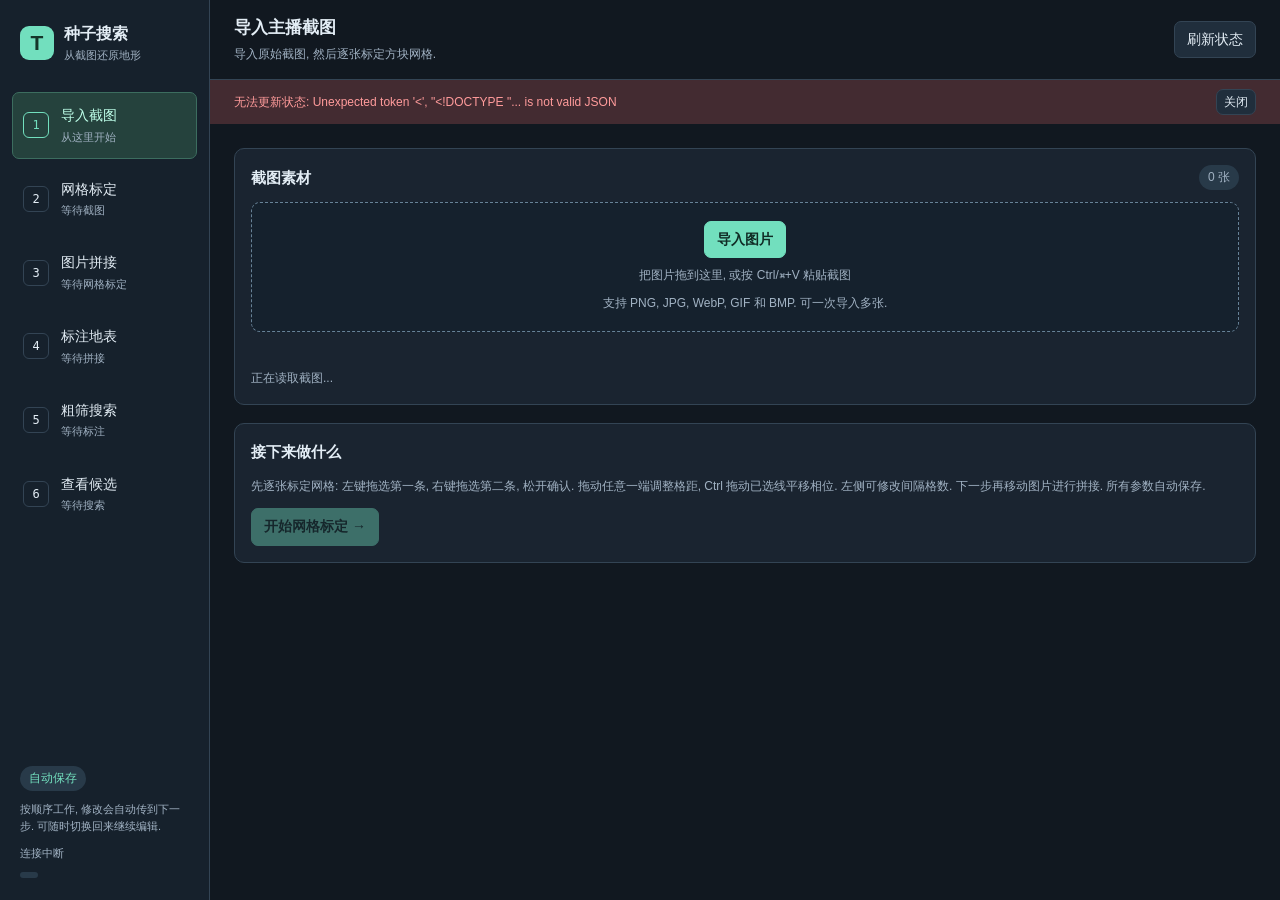
==== commit 15709a82: "feat(web): move the world size selector out of the advanced panel - place the world size field above" ====
--- a/web/index.html
+++ b/web/index.html
@@ -58,13 +58,14 @@
         <div class="panel stack"><h2>粗筛设置</h2>
           <label class="field">计算方式<select id="search-backend"><option value="webgpu">浏览器 GPU (WebGPU)</option><option value="cpu">主机 CPU</option><option value="cuda">主机 NVIDIA GPU (CUDA)</option><option value="mlx">主机 Apple GPU (MLX/Metal)</option></select></label>
           <p id="gpu-support" class="hint"></p><p class="hint">浏览器 WebGPU 支持小/中/大世界和最多 700 个观测列, 每次先校验设备结果再分批搜索. CPU 和 CUDA 在运行工作台服务的主机上计算. 请保持页面打开以继续 WebGPU 计算; 已提交的断点和候选保存在服务端, 刷新后可以继续任务.</p>
+          <label class="field">世界尺寸<select id="search-world"><option value="small">小世界 4200 x 1200</option><option value="medium" selected>中世界 6400 x 1800</option><option value="large">大世界 8400 x 2400</option></select></label>
+          <p class="hint">世界尺寸要和截图的世界一致, 否则地形对不上. 切换尺寸会自动更新模拟列数.</p>
           <div class="fields"><label class="field">容差<input type="number" id="tol" value="0.5" step="any" min="0.01" max="10"></label><label class="field">最低得分<input type="number" id="offer" value="0.55" step="any" min="0" max="1"></label></div>
           <details id="search-advanced"><summary>高级参数</summary><div class="fields">
             <label class="field">种子起始值 (包含)<input type="number" id="seed-from" min="0" max="2147483646" step="1" value="0"></label><label class="field">种子结束值 (不含)<input type="number" id="seed-to" min="1" max="2147483647" step="1" value="2147483647"></label>
             <label class="field">模拟列数<input type="number" id="search-cols" min="1" max="8400" step="1" value="3400"></label><label class="field">搜索尺度 (英文逗号分隔)<input type="text" id="search-scales" value="1.00"></label>
             <label class="field">批大小<input type="number" id="search-batch" min="1" max="2147483647" step="1" value="1000000"></label><label class="field">GPU 编号 (仅 CUDA, -1 为全部)<input type="number" id="search-device" min="-1" max="1024" step="1" value="0"></label>
-            <label class="field">世界尺寸<select id="search-world"><option value="small">小世界 4200 x 1200</option><option value="medium" selected>中世界 6400 x 1800</option><option value="large">大世界 8400 x 2400</option></select></label>
-          </div><p class="hint">出生点范围由世界规则自动推导 (世界中心加减 5, 再留 64 列标注容差), 不需要手动调整. 世界尺寸要和你截图的世界一致, 否则地形对不上. 搜索尺度调整粗筛的列间距, 不是图片缩放.</p></details>
+          </div><p class="hint">出生点范围由世界规则自动推导 (世界中心加减 5, 再留 64 列标注容差), 不需要手动调整. 搜索尺度调整粗筛的列间距, 不是图片缩放.</p></details>
           <p class="hint">调低最低得分会保留更多候选.</p>
           <p id="start-reason" class="hint warn" role="status" aria-live="polite">正在读取搜索状态...</p>
           <div class="actions"><button id="start" class="primary" disabled aria-describedby="start-reason">开始新搜索</button><button id="stop" disabled>停止搜索</button><button id="go-candidates">查看候选 →</button></div>
